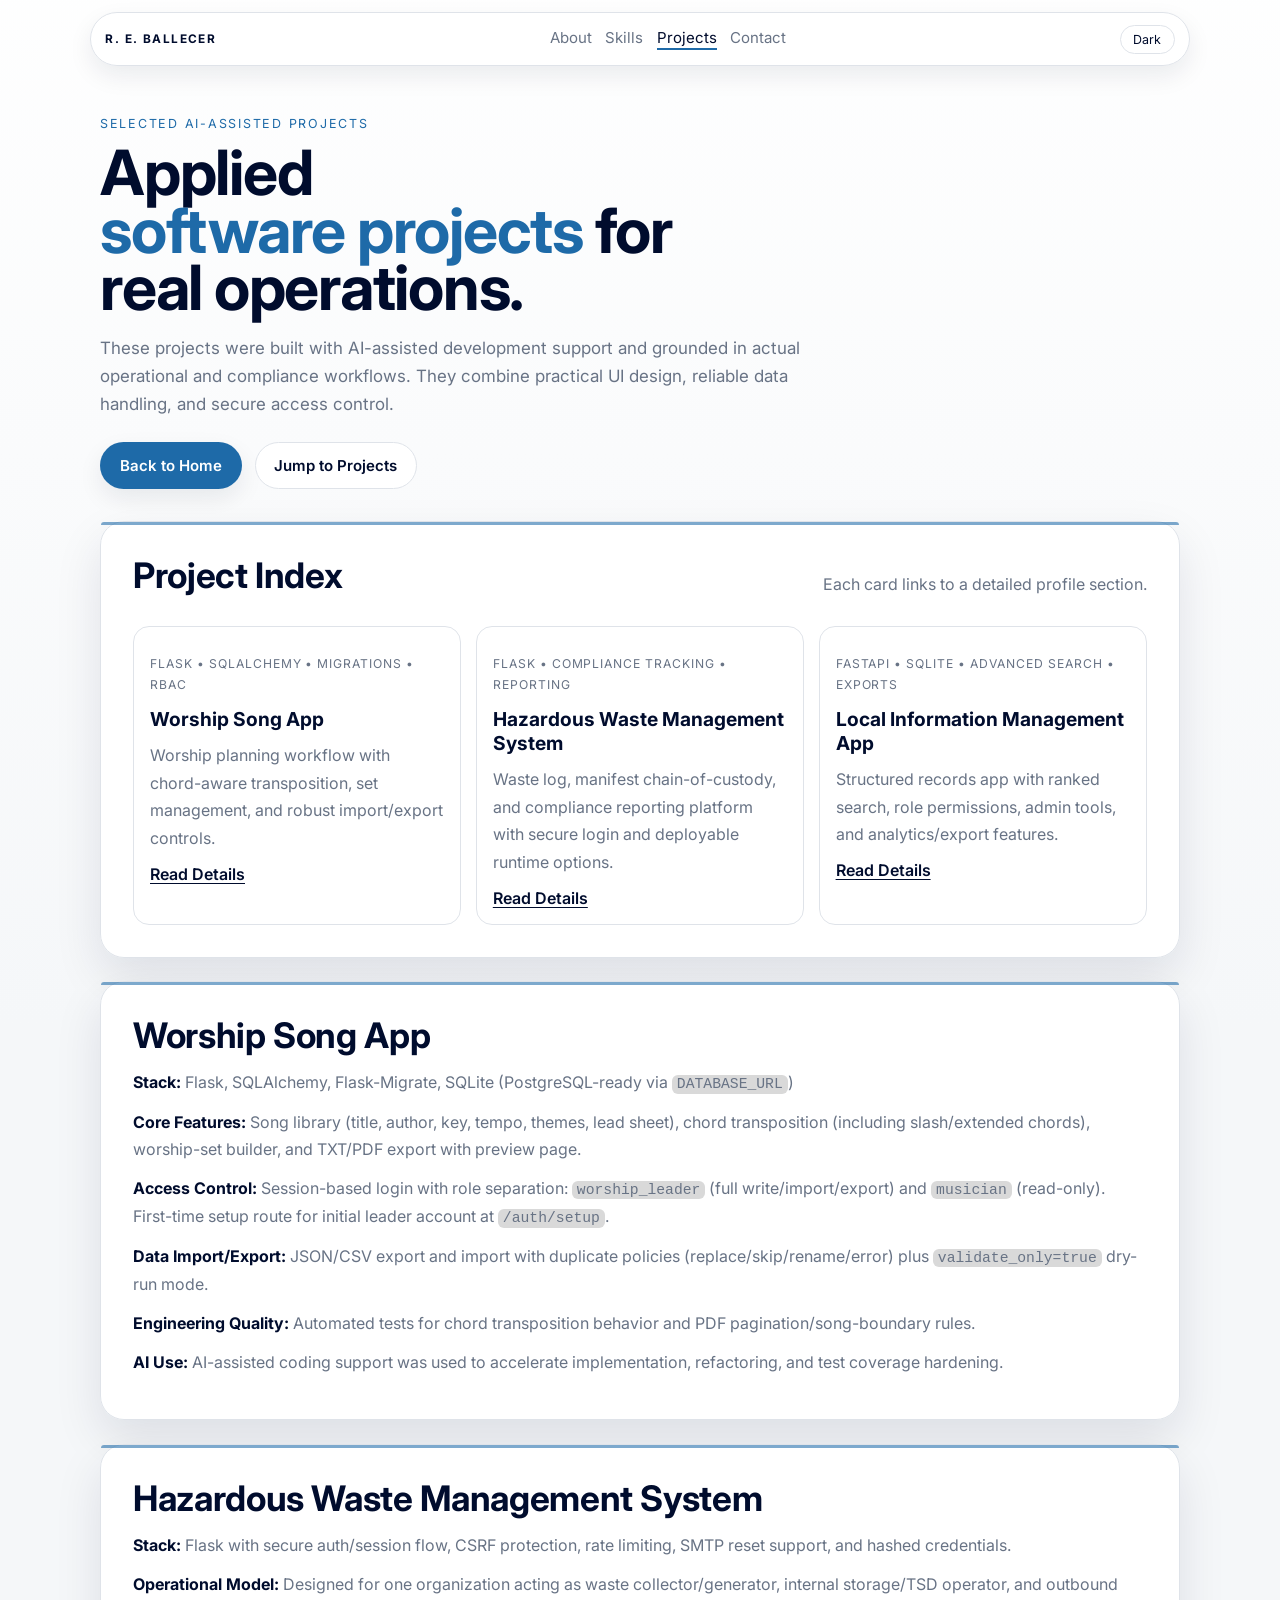
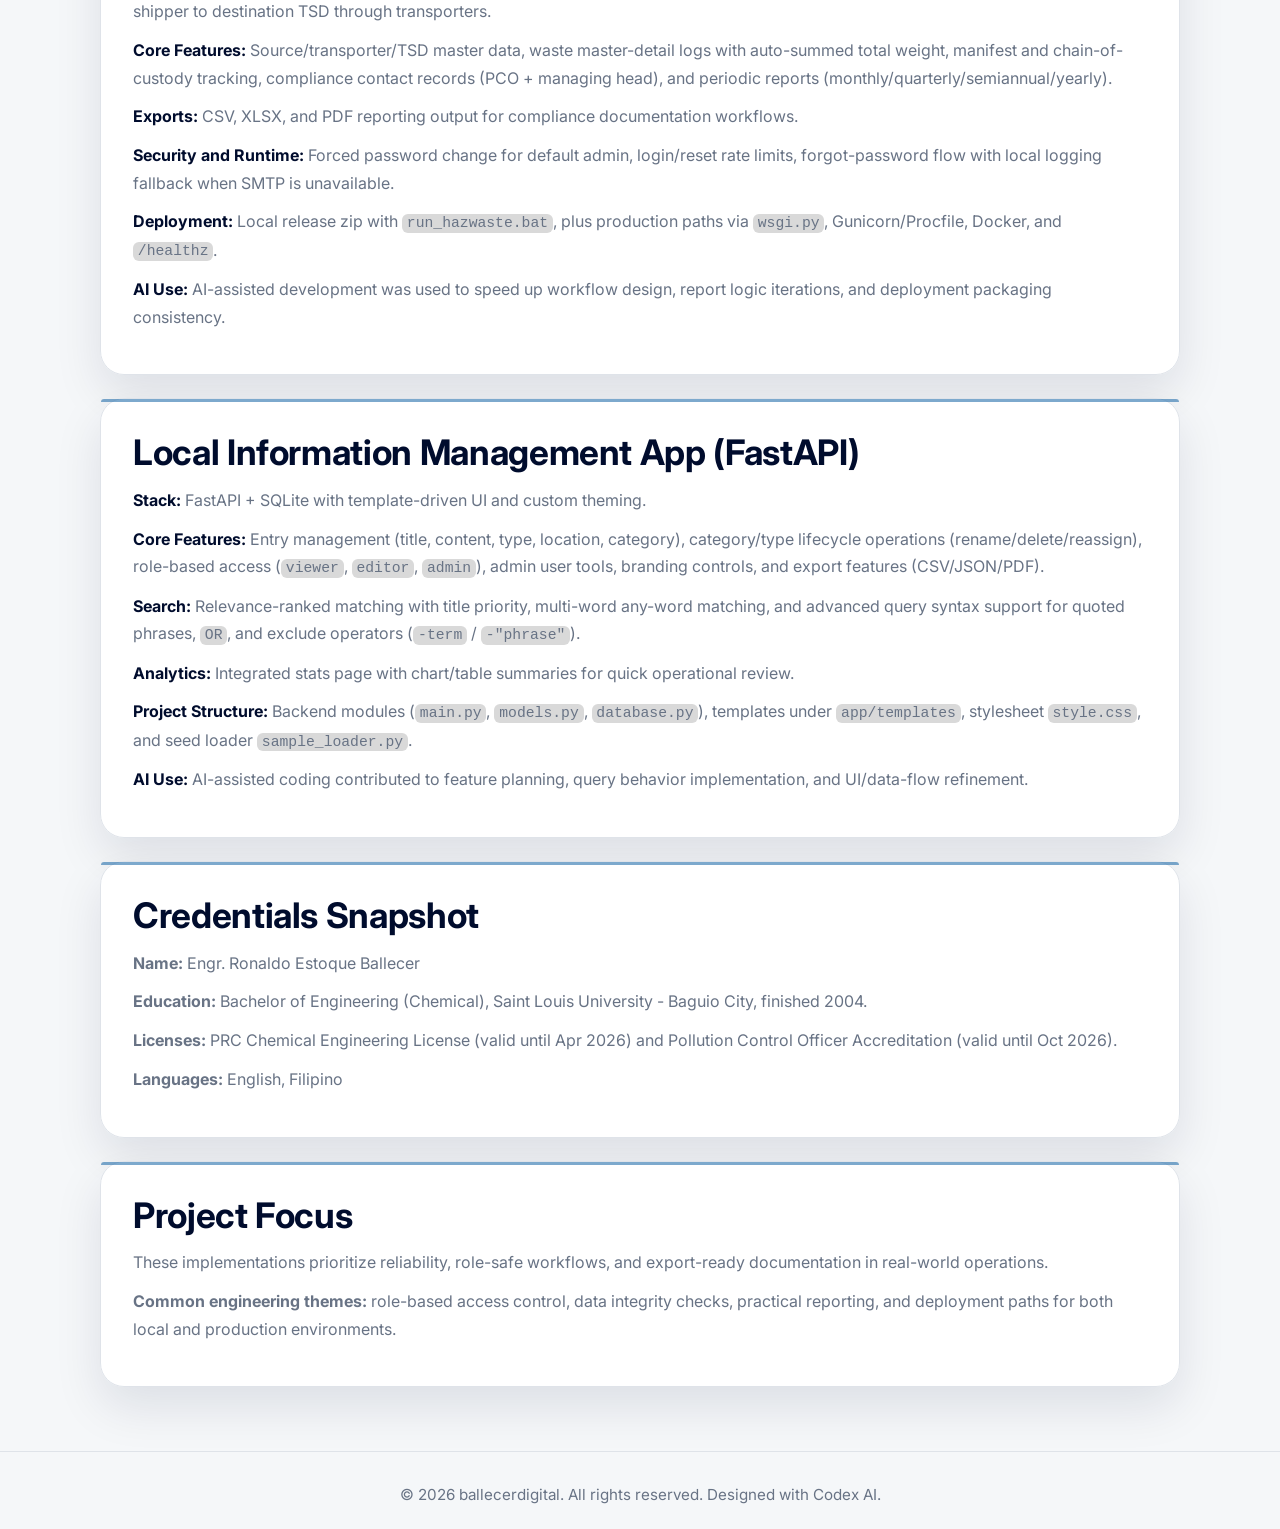
==== projects.html @ 281b7098 "Initial commit" ====
<!doctype html>
<html lang="en">
<head>
  <meta charset="utf-8">
  <meta name="viewport" content="width=device-width, initial-scale=1">
  <meta name="description" content="AI-assisted project portfolio featuring Flask and FastAPI systems for worship planning, hazardous waste management, and local information workflows.">
  <meta name="author" content="Engr. Ronaldo Estoque Ballecer">
  <meta name="theme-color" content="#1E6AA8">
  <meta property="og:type" content="website">
  <meta property="og:title" content="Engr. Ronaldo Estoque Ballecer | Work Profiles">
  <meta property="og:description" content="AI-assisted Flask and FastAPI projects for worship planning, hazardous waste operations, and local information management.">
  <meta property="og:image" content="assets/python_skill_map.svg">
  <meta name="twitter:card" content="summary_large_image">
  <meta name="twitter:title" content="Engr. Ronaldo Estoque Ballecer | Work Profiles">
  <meta name="twitter:description" content="AI-assisted Flask and FastAPI projects for worship planning, hazardous waste operations, and local information management.">
  <meta name="twitter:image" content="assets/python_skill_map.svg">
  <title>Engr. Ronaldo Estoque Ballecer | Work Profiles</title>
  <link rel="preconnect" href="https://fonts.googleapis.com">
  <link rel="preconnect" href="https://fonts.gstatic.com" crossorigin>
  <link href="https://fonts.googleapis.com/css2?family=Inter:wght@400;500;600;700;800;900&display=swap" rel="stylesheet">
  <link rel="icon" href="assets/favicon.svg" type="image/svg+xml">
  <link rel="manifest" href="site.webmanifest">
  <link rel="stylesheet" href="styles.css">
</head>
<body>
  <a class="skip-link" href="#top">Skip to content</a>
  <div id="scroll-progress" class="scroll-progress" aria-hidden="true"></div>
  <div class="page-bg" aria-hidden="true"></div>
  <header class="site-header">
    <a class="brand" href="index.html">R. E. BALLECER</a>
    <nav class="site-nav" aria-label="Main navigation">
      <a href="index.html#about">About</a>
      <a href="index.html#skills">Skills</a>
      <a href="projects.html">Projects</a>
      <a href="index.html#contact">Contact</a>
    </nav>
    <button id="theme-toggle" class="theme-toggle" type="button" aria-label="Toggle dark mode">Theme</button>
  </header>

  <main id="top">
    <section class="hero reveal">
      <p class="eyebrow">Selected AI-Assisted Projects</p>
      <h1>
        Applied
        <span>software projects</span>
        for real operations.
      </h1>
      <p class="intro">
        These projects were built with AI-assisted development support and grounded in actual operational
        and compliance workflows. They combine practical UI design, reliable data handling, and secure access control.
      </p>
      <div class="hero-actions">
        <a class="btn btn-primary" href="index.html">Back to Home</a>
        <a class="btn btn-ghost" href="#worship-song-app">Jump to Projects</a>
      </div>
    </section>

    <section class="panel reveal">
      <div class="panel-head">
        <h2>Project Index</h2>
        <p>Each card links to a detailed profile section.</p>
      </div>
      <div class="projects-grid">
        <article class="project-card">
          <p class="tag">Flask • SQLAlchemy • Migrations • RBAC</p>
          <h3>Worship Song App</h3>
          <p>Worship planning workflow with chord-aware transposition, set management, and robust import/export controls.</p>
          <div class="project-links">
            <a href="#worship-song-app">Read Details</a>
          </div>
        </article>
        <article class="project-card">
          <p class="tag">Flask • Compliance Tracking • Reporting</p>
          <h3>Hazardous Waste Management System</h3>
          <p>Waste log, manifest chain-of-custody, and compliance reporting platform with secure login and deployable runtime options.</p>
          <div class="project-links">
            <a href="#hazwaste-system">Read Details</a>
          </div>
        </article>
        <article class="project-card">
          <p class="tag">FastAPI • SQLite • Advanced Search • Exports</p>
          <h3>Local Information Management App</h3>
          <p>Structured records app with ranked search, role permissions, admin tools, and analytics/export features.</p>
          <div class="project-links">
            <a href="#fastapi-info-app">Read Details</a>
          </div>
        </article>
      </div>
    </section>

    <section id="worship-song-app" class="panel reveal project-detail">
      <h2>Worship Song App</h2>
      <p><strong>Stack:</strong> Flask, SQLAlchemy, Flask-Migrate, SQLite (PostgreSQL-ready via <code>DATABASE_URL</code>)</p>
      <p><strong>Core Features:</strong> Song library (title, author, key, tempo, themes, lead sheet), chord transposition (including slash/extended chords), worship-set builder, and TXT/PDF export with preview page.</p>
      <p><strong>Access Control:</strong> Session-based login with role separation: <code>worship_leader</code> (full write/import/export) and <code>musician</code> (read-only). First-time setup route for initial leader account at <code>/auth/setup</code>.</p>
      <p><strong>Data Import/Export:</strong> JSON/CSV export and import with duplicate policies (replace/skip/rename/error) plus <code>validate_only=true</code> dry-run mode.</p>
      <p><strong>Engineering Quality:</strong> Automated tests for chord transposition behavior and PDF pagination/song-boundary rules.</p>
      <p><strong>AI Use:</strong> AI-assisted coding support was used to accelerate implementation, refactoring, and test coverage hardening.</p>
    </section>

    <section id="hazwaste-system" class="panel reveal project-detail">
      <h2>Hazardous Waste Management System</h2>
      <p><strong>Stack:</strong> Flask with secure auth/session flow, CSRF protection, rate limiting, SMTP reset support, and hashed credentials.</p>
      <p><strong>Operational Model:</strong> Designed for one organization acting as waste collector/generator, internal storage/TSD operator, and outbound shipper to destination TSD through transporters.</p>
      <p><strong>Core Features:</strong> Source/transporter/TSD master data, waste master-detail logs with auto-summed total weight, manifest and chain-of-custody tracking, compliance contact records (PCO + managing head), and periodic reports (monthly/quarterly/semiannual/yearly).</p>
      <p><strong>Exports:</strong> CSV, XLSX, and PDF reporting output for compliance documentation workflows.</p>
      <p><strong>Security and Runtime:</strong> Forced password change for default admin, login/reset rate limits, forgot-password flow with local logging fallback when SMTP is unavailable.</p>
      <p><strong>Deployment:</strong> Local release zip with <code>run_hazwaste.bat</code>, plus production paths via <code>wsgi.py</code>, Gunicorn/Procfile, Docker, and <code>/healthz</code>.</p>
      <p><strong>AI Use:</strong> AI-assisted development was used to speed up workflow design, report logic iterations, and deployment packaging consistency.</p>
    </section>

    <section id="fastapi-info-app" class="panel reveal project-detail">
      <h2>Local Information Management App (FastAPI)</h2>
      <p><strong>Stack:</strong> FastAPI + SQLite with template-driven UI and custom theming.</p>
      <p><strong>Core Features:</strong> Entry management (title, content, type, location, category), category/type lifecycle operations (rename/delete/reassign), role-based access (<code>viewer</code>, <code>editor</code>, <code>admin</code>), admin user tools, branding controls, and export features (CSV/JSON/PDF).</p>
      <p><strong>Search:</strong> Relevance-ranked matching with title priority, multi-word any-word matching, and advanced query syntax support for quoted phrases, <code>OR</code>, and exclude operators (<code>-term</code> / <code>-"phrase"</code>).</p>
      <p><strong>Analytics:</strong> Integrated stats page with chart/table summaries for quick operational review.</p>
      <p><strong>Project Structure:</strong> Backend modules (<code>main.py</code>, <code>models.py</code>, <code>database.py</code>), templates under <code>app/templates</code>, stylesheet <code>style.css</code>, and seed loader <code>sample_loader.py</code>.</p>
      <p><strong>AI Use:</strong> AI-assisted coding contributed to feature planning, query behavior implementation, and UI/data-flow refinement.</p>
    </section>

    <section class="panel reveal">
      <h2>Credentials Snapshot</h2>
      <p><strong>Name:</strong> Engr. Ronaldo Estoque Ballecer</p>
      <p><strong>Education:</strong> Bachelor of Engineering (Chemical), Saint Louis University - Baguio City, finished 2004.</p>
      <p><strong>Licenses:</strong> PRC Chemical Engineering License (valid until Apr 2026) and Pollution Control Officer Accreditation (valid until Oct 2026).</p>
      <p><strong>Languages:</strong> English, Filipino</p>
    </section>

    <section id="project-template" class="panel reveal">
      <h2>Project Focus</h2>
      <p>These implementations prioritize reliability, role-safe workflows, and export-ready documentation in real-world operations.</p>
      <p><strong>Common engineering themes:</strong> role-based access control, data integrity checks, practical reporting, and deployment paths for both local and production environments.</p>
    </section>
  </main>

  <footer class="site-footer">
    <p>© <span id="year"></span> ballecerdigital. All rights reserved. Designed with Codex AI.</p>
  </footer>
  <button id="back-to-top" class="back-to-top" type="button" aria-label="Back to top">Top</button>

  <script src="script.js"></script>
</body>
</html>
---- styles.css ----
:root {
  --bg: #f5f7f9;
  --bg-alt: #ffffff;
  --text: #000c2d;
  --muted: #687385;
  --panel: #ffffff;
  --line: #dfe3e9;
  --accent: #1e6aa8;
  --accent-2: #2c5f8f;
  --accent-3: #4f779d;
  --shadow-lg: 0 20px 48px rgba(2, 22, 55, 0.1);
  --shadow-md: 0 10px 24px rgba(2, 22, 55, 0.08);
  --radius-xl: 24px;
  --radius-lg: 16px;
  --anchor-offset: 3rem;
}

[data-theme="dark"] {
  --bg: #16191e;
  --bg-alt: #1b1f24;
  --text: #d6dbe3;
  --muted: #9ea4af;
  --panel: #1f2329;
  --line: #2a2f36;
  --accent: #7db4ff;
  --accent-2: #a7cdff;
  --accent-3: #8ebeff;
  --shadow-lg: 0 18px 48px rgba(0, 0, 0, 0.34);
  --shadow-md: 0 12px 26px rgba(0, 0, 0, 0.28);
}

*,
*::before,
*::after {
  box-sizing: border-box;
}

html {
  scroll-behavior: smooth;
  scroll-padding-top: var(--anchor-offset);
}

body {
  margin: 0;
  min-height: 100vh;
  font-family: "Inter", -apple-system, BlinkMacSystemFont, "Segoe UI", Helvetica, Arial, sans-serif;
  color: var(--text);
  background: var(--bg);
  overflow-x: hidden;
}

.skip-link {
  position: fixed;
  left: 0.8rem;
  top: -3rem;
  z-index: 80;
  padding: 0.55rem 0.8rem;
  border-radius: 10px;
  background: var(--text);
  color: var(--bg);
  text-decoration: none;
  font-weight: 700;
  transition: top 180ms ease;
}

.skip-link:focus {
  top: 0.8rem;
}

.scroll-progress {
  position: fixed;
  top: 0;
  left: 0;
  height: 4px;
  width: var(--scroll-progress, 0%);
  z-index: 70;
  background: var(--accent);
  transition: width 100ms linear;
}

body::before {
  content: "";
  position: fixed;
  inset: 0;
  pointer-events: none;
  z-index: -2;
  background:
    linear-gradient(color-mix(in srgb, var(--text) 5%, transparent) 1px, transparent 1px) 0 0 / 34px 34px,
    linear-gradient(90deg, color-mix(in srgb, var(--text) 5%, transparent) 1px, transparent 1px) 0 0 / 34px 34px;
  opacity: 0.28;
}

.page-bg {
  position: fixed;
  inset: -14% -8%;
  pointer-events: none;
  z-index: -1;
  background: linear-gradient(180deg, var(--bg-alt) 0%, var(--bg) 100%);
  transform: translate3d(var(--bg-shift-x, 0px), var(--bg-shift-y, 0px), 0);
  transition: transform 220ms ease-out;
}

.site-header {
  position: sticky;
  top: 0.75rem;
  z-index: 30;
  width: min(1100px, calc(100% - 1.4rem));
  margin: 0.75rem auto 0;
  padding: 0.72rem 0.9rem;
  display: flex;
  justify-content: space-between;
  align-items: center;
  gap: 1rem;
  border: 1px solid var(--line);
  border-radius: 999px;
  background: color-mix(in srgb, var(--panel) 86%, transparent);
  backdrop-filter: blur(14px);
  box-shadow: var(--shadow-md);
}

.brand {
  text-decoration: none;
  color: var(--text);
  font-weight: 700;
  letter-spacing: 0.12em;
  font-size: 0.74rem;
  white-space: nowrap;
}

.site-nav {
  display: flex;
  flex-wrap: wrap;
  gap: 0.85rem;
}

.site-nav a {
  text-decoration: none;
  color: var(--muted);
  font-size: 0.94rem;
  position: relative;
  padding-bottom: 0.2rem;
}

.site-nav a::after {
  content: "";
  position: absolute;
  left: 0;
  bottom: 0;
  width: 100%;
  height: 2px;
  transform: scaleX(0);
  transform-origin: center;
  background: var(--accent);
  transition: transform 220ms ease;
}

.site-nav a:hover {
  color: var(--text);
}

.site-nav a:hover::after {
  transform: scaleX(1);
}

.site-nav a.active {
  color: var(--text);
}

.site-nav a.active::after {
  transform: scaleX(1);
}

.theme-toggle {
  border: 1px solid var(--line);
  background: color-mix(in srgb, var(--panel) 90%, transparent);
  color: var(--text);
  border-radius: 999px;
  padding: 0.38rem 0.78rem;
  font: inherit;
  font-size: 0.78rem;
  cursor: pointer;
  transition: transform 200ms ease, border-color 200ms ease;
}

.theme-toggle:hover {
  border-color: var(--text);
  transform: translateY(-1px);
}

a:focus-visible,
button:focus-visible,
input:focus-visible,
textarea:focus-visible {
  outline: 2px solid color-mix(in srgb, var(--accent) 70%, var(--text));
  outline-offset: 2px;
}

main {
  width: min(1080px, calc(100% - 1.6rem));
  margin: 0 auto;
  padding: clamp(1.1rem, 3vw, 2.2rem) 0 4rem;
}

main section[id] {
  scroll-margin-top: var(--anchor-offset);
}

.thanks-main {
  min-height: calc(100vh - 13rem);
  display: grid;
  align-items: center;
}

.thanks-card h1 {
  max-width: 16ch;
}

.hero {
  padding: clamp(0.35rem, 1.6vw, 0.9rem) 0 0.6rem;
}

.eyebrow {
  margin: 0 0 0.85rem;
  font-size: 0.78rem;
  letter-spacing: 0.14em;
  text-transform: uppercase;
  color: var(--accent);
}

.header-verse {
  margin: -0.2rem 0 1rem;
  font-family: inherit;
  font-size: clamp(1rem, 2.2vw, 1.18rem);
  font-weight: 500;
  color: var(--text);
}

h1 {
  margin: 0;
  max-width: 14ch;
  font-size: clamp(1.55rem, 5.4vw, 3.9rem);
  line-height: 0.92;
  letter-spacing: -0.02em;
  font-weight: 700;
}

h1 span {
  display: inline-block;
  font-family: inherit;
  font-style: normal;
  font-weight: 700;
  color: var(--accent);
}

.intro {
  margin-top: 1.15rem;
  max-width: 66ch;
  color: var(--muted);
  font-size: clamp(0.96rem, 2.2vw, 1.06rem);
  line-height: 1.65;
}

.hero-actions {
  display: flex;
  flex-wrap: wrap;
  gap: 0.8rem;
  margin-top: 1.45rem;
}

.btn {
  display: inline-flex;
  align-items: center;
  justify-content: center;
  padding: 0.8rem 1.18rem;
  border-radius: 999px;
  border: 1px solid transparent;
  text-decoration: none;
  font-weight: 600;
  font-size: 0.94rem;
  position: relative;
  overflow: hidden;
}

.btn::before {
  content: "";
  position: absolute;
  inset: 0;
  transform: translateX(-110%);
  background: linear-gradient(110deg, transparent 20%, rgba(255, 255, 255, 0.36) 50%, transparent 80%);
  transition: transform 480ms ease;
}

.btn:hover::before {
  transform: translateX(120%);
}

.btn-primary {
  background: var(--accent);
  color: #ffffff;
  box-shadow: var(--shadow-md);
}

.btn-primary:hover {
  filter: brightness(0.92);
}

.btn-ghost {
  border-color: var(--line);
  color: var(--text);
  background: color-mix(in srgb, var(--panel) 88%, transparent);
}

.btn-ghost:hover {
  border-color: var(--text);
}

.quick-metrics {
  margin: 2rem 0 0;
  padding: 0;
  list-style: none;
  display: grid;
  grid-template-columns: repeat(3, minmax(0, 1fr));
  gap: 0.75rem;
}

.quick-metrics li {
  border: 1px solid var(--line);
  background: color-mix(in srgb, var(--panel) 88%, white 12%);
  border-radius: 14px;
  padding: 0.9rem;
  display: grid;
  gap: 0.1rem;
  position: relative;
  overflow: hidden;
}

.quick-metrics li::before {
  content: "";
  position: absolute;
  top: -28px;
  right: -28px;
  width: 70px;
  height: 70px;
  border-radius: 50%;
  background: color-mix(in srgb, var(--accent) 30%, transparent);
}

.quick-metrics strong {
  font-size: 1.5rem;
  z-index: 1;
}

.quick-metrics span {
  color: var(--muted);
  font-size: 0.92rem;
  z-index: 1;
}

.panel {
  margin-top: 1.45rem;
  border: 1px solid var(--line);
  border-radius: var(--radius-xl);
  padding: clamp(1.2rem, 2.6vw, 2rem);
  background: color-mix(in srgb, var(--panel) 96%, transparent);
  box-shadow: var(--shadow-lg);
  position: relative;
  isolation: isolate;
}

.panel::before {
  content: "";
  position: absolute;
  left: 0;
  top: 0;
  width: 100%;
  height: 3px;
  border-radius: var(--radius-xl) var(--radius-xl) 0 0;
  background: color-mix(in srgb, var(--accent) 72%, transparent);
  opacity: 0.8;
}

.panel h2 {
  margin: 0 0 0.85rem;
  font-size: clamp(1.35rem, 3.5vw, 2.2rem);
  letter-spacing: -0.01em;
}

.panel p {
  margin: 0.7rem 0;
  color: var(--muted);
  line-height: 1.72;
}

.panel-head {
  display: flex;
  justify-content: space-between;
  align-items: end;
  gap: 1rem;
  flex-wrap: wrap;
}

.chip-grid {
  display: flex;
  flex-wrap: wrap;
  gap: 0.55rem;
}

.chip-grid span {
  border: 1px solid var(--line);
  border-radius: 999px;
  padding: 0.48rem 0.78rem;
  background: color-mix(in srgb, var(--panel) 90%, white 10%);
  font-size: 0.92rem;
}

.projects-grid {
  margin-top: 1rem;
  display: grid;
  grid-template-columns: repeat(auto-fit, minmax(240px, 1fr));
  gap: 0.9rem;
}

.project-card {
  border-radius: var(--radius-lg);
  padding: 1rem;
  background: color-mix(in srgb, var(--panel) 92%, white 8%);
  border: 1px solid var(--line);
  transition: transform 220ms ease, box-shadow 220ms ease, border-color 220ms ease;
  position: relative;
}

.project-card::before {
  content: "";
  position: absolute;
  inset: 0;
  pointer-events: none;
  border-radius: inherit;
  padding: 1px;
  background: color-mix(in srgb, var(--accent) 34%, transparent);
  -webkit-mask: linear-gradient(#000 0 0) content-box, linear-gradient(#000 0 0);
  -webkit-mask-composite: xor;
  mask-composite: exclude;
  opacity: 0;
  transition: opacity 220ms ease;
}

.project-card:hover {
  transform: translateY(-5px);
  box-shadow: var(--shadow-md);
  border-color: color-mix(in srgb, var(--accent) 40%, var(--line));
}

.project-card:hover::before {
  opacity: 1;
}

.tag {
  font-size: 0.76rem;
  letter-spacing: 0.08em;
  text-transform: uppercase;
  color: var(--accent);
  margin-bottom: 0.38rem;
}

.project-card h3 {
  margin: 0.35rem 0;
  font-size: 1.2rem;
}

.project-links {
  display: flex;
  gap: 0.75rem;
  margin-top: 0.7rem;
  flex-wrap: wrap;
}

.project-links a,
.text-link {
  color: var(--text);
  font-weight: 600;
  text-underline-offset: 0.18em;
}

.project-links a:hover,
.text-link:hover {
  color: var(--accent);
}

.project-detail p strong {
  color: var(--text);
}

.python-map-wrap {
  margin: 0.9rem 0 0;
  border: 1px solid var(--line);
  border-radius: 14px;
  padding: 0.65rem;
  background: color-mix(in srgb, var(--panel) 90%, white 10%);
  box-shadow: var(--shadow-md);
}

.python-map-wrap img {
  width: 100%;
  height: auto;
  display: block;
  border-radius: 10px;
}

code {
  font-family: ui-monospace, "Cascadia Mono", "Consolas", monospace;
  font-size: 0.92em;
  padding: 0.08rem 0.3rem;
  border-radius: 6px;
  background: color-mix(in srgb, var(--panel) 85%, black 15%);
}

.timeline {
  display: grid;
  gap: 0.8rem;
  position: relative;
  padding-left: 0.35rem;
}

.timeline::before {
  content: "";
  position: absolute;
  left: 0;
  top: 0.4rem;
  bottom: 0.4rem;
  width: 2px;
  background: var(--accent);
  opacity: 0.62;
}

.timeline-item {
  border: 1px solid var(--line);
  border-radius: 14px;
  padding: 0.9rem 0.9rem 0.9rem 1.05rem;
  background: color-mix(in srgb, var(--panel) 90%, white 10%);
  position: relative;
}

.timeline-item::before {
  content: "";
  position: absolute;
  left: -0.78rem;
  top: 1.1rem;
  width: 10px;
  height: 10px;
  border-radius: 50%;
  border: 2px solid var(--bg);
  background: var(--accent-2);
}

.timeline-item h3 {
  margin: 0;
  font-size: 1.01rem;
  line-height: 1.4;
}

.code-template {
  margin: 0;
  overflow-x: auto;
  border: 1px solid var(--line);
  border-radius: 12px;
  padding: 1rem;
  background: color-mix(in srgb, var(--panel) 90%, black 10%);
  color: var(--text);
}

.contact-form {
  display: grid;
  gap: 0.6rem;
  margin-top: 0.8rem;
}

.contact-form label {
  font-size: 0.9rem;
  color: var(--muted);
}

.contact-form input,
.contact-form textarea {
  width: 100%;
  border: 1px solid var(--line);
  border-radius: 12px;
  padding: 0.76rem 0.85rem;
  font: inherit;
  color: var(--text);
  background: color-mix(in srgb, var(--panel) 92%, white 8%);
  transition: border-color 180ms ease, box-shadow 180ms ease;
}

.contact-form textarea {
  resize: vertical;
}

.contact-form input:focus,
.contact-form textarea:focus {
  outline: none;
  border-color: color-mix(in srgb, var(--accent) 55%, var(--line));
  box-shadow: 0 0 0 3px color-mix(in srgb, var(--accent) 20%, transparent);
}

.contact-form button {
  margin-top: 0.3rem;
  justify-self: start;
}

.hp-field {
  position: absolute;
  left: -10000px;
  opacity: 0;
  pointer-events: none;
}

.contact-list {
  margin: 1rem 0 0;
  padding: 0;
  list-style: none;
  display: grid;
  gap: 0.7rem;
}

.contact-list li {
  display: flex;
  justify-content: space-between;
  align-items: center;
  gap: 1rem;
  border: 1px solid var(--line);
  border-radius: 12px;
  padding: 0.82rem;
  background: color-mix(in srgb, var(--panel) 88%, white 12%);
}

.contact-list span {
  color: var(--muted);
}

.contact-list a {
  color: var(--text);
  text-decoration: none;
  font-weight: 600;
}

.site-footer {
  border-top: 1px solid var(--line);
  text-align: center;
  padding: 1.1rem;
  color: var(--muted);
  font-size: 0.95rem;
}

.back-to-top {
  position: fixed;
  right: 1rem;
  bottom: 1rem;
  z-index: 65;
  border: 1px solid var(--line);
  border-radius: 999px;
  background: color-mix(in srgb, var(--panel) 88%, transparent);
  color: var(--text);
  padding: 0.55rem 0.85rem;
  font: inherit;
  font-size: 0.82rem;
  font-weight: 700;
  cursor: pointer;
  transform: translateY(12px);
  opacity: 0;
  pointer-events: none;
  transition: opacity 220ms ease, transform 220ms ease, border-color 220ms ease;
}

.back-to-top.show {
  opacity: 1;
  pointer-events: auto;
  transform: translateY(0);
}

.back-to-top:hover {
  border-color: var(--text);
}

.reveal {
  opacity: 0;
  transform: translateY(16px);
  transition: opacity 700ms ease, transform 700ms ease;
}

.reveal.show {
  opacity: 1;
  transform: translateY(0);
}

@media (max-width: 900px) {
  .site-header {
    top: 0.45rem;
    width: calc(100% - 1rem);
  }
}

@media (max-width: 760px) {
  .site-header {
    border-radius: 18px;
    align-items: start;
    flex-direction: column;
  }

  .site-nav {
    width: 100%;
    gap: 0.7rem;
  }

  .quick-metrics {
    grid-template-columns: 1fr;
  }

  .contact-list li {
    align-items: start;
    flex-direction: column;
  }

  main {
    width: calc(100% - 1rem);
  }
}

@media (prefers-reduced-motion: reduce) {
  html {
    scroll-behavior: auto;
  }

  * {
    animation: none !important;
    transition: none !important;
  }

  .reveal {
    opacity: 1;
    transform: none;
  }
}
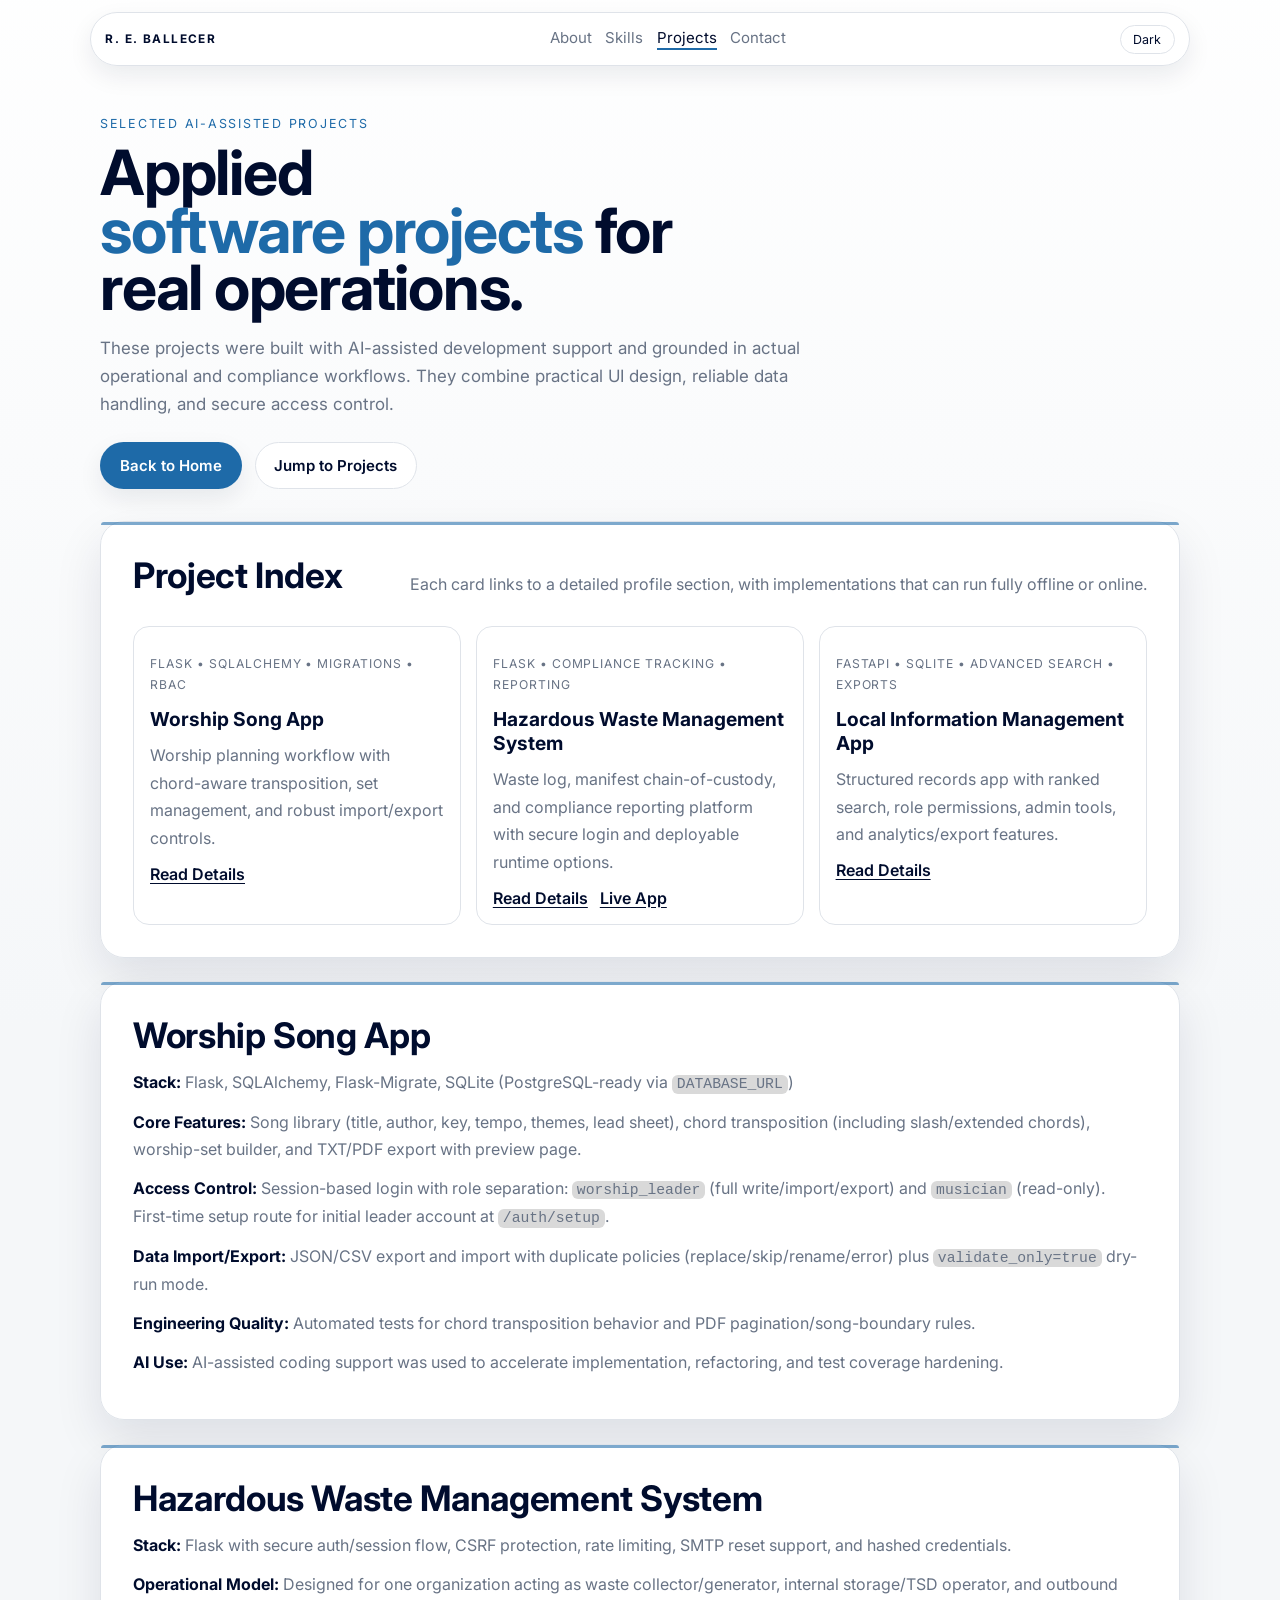
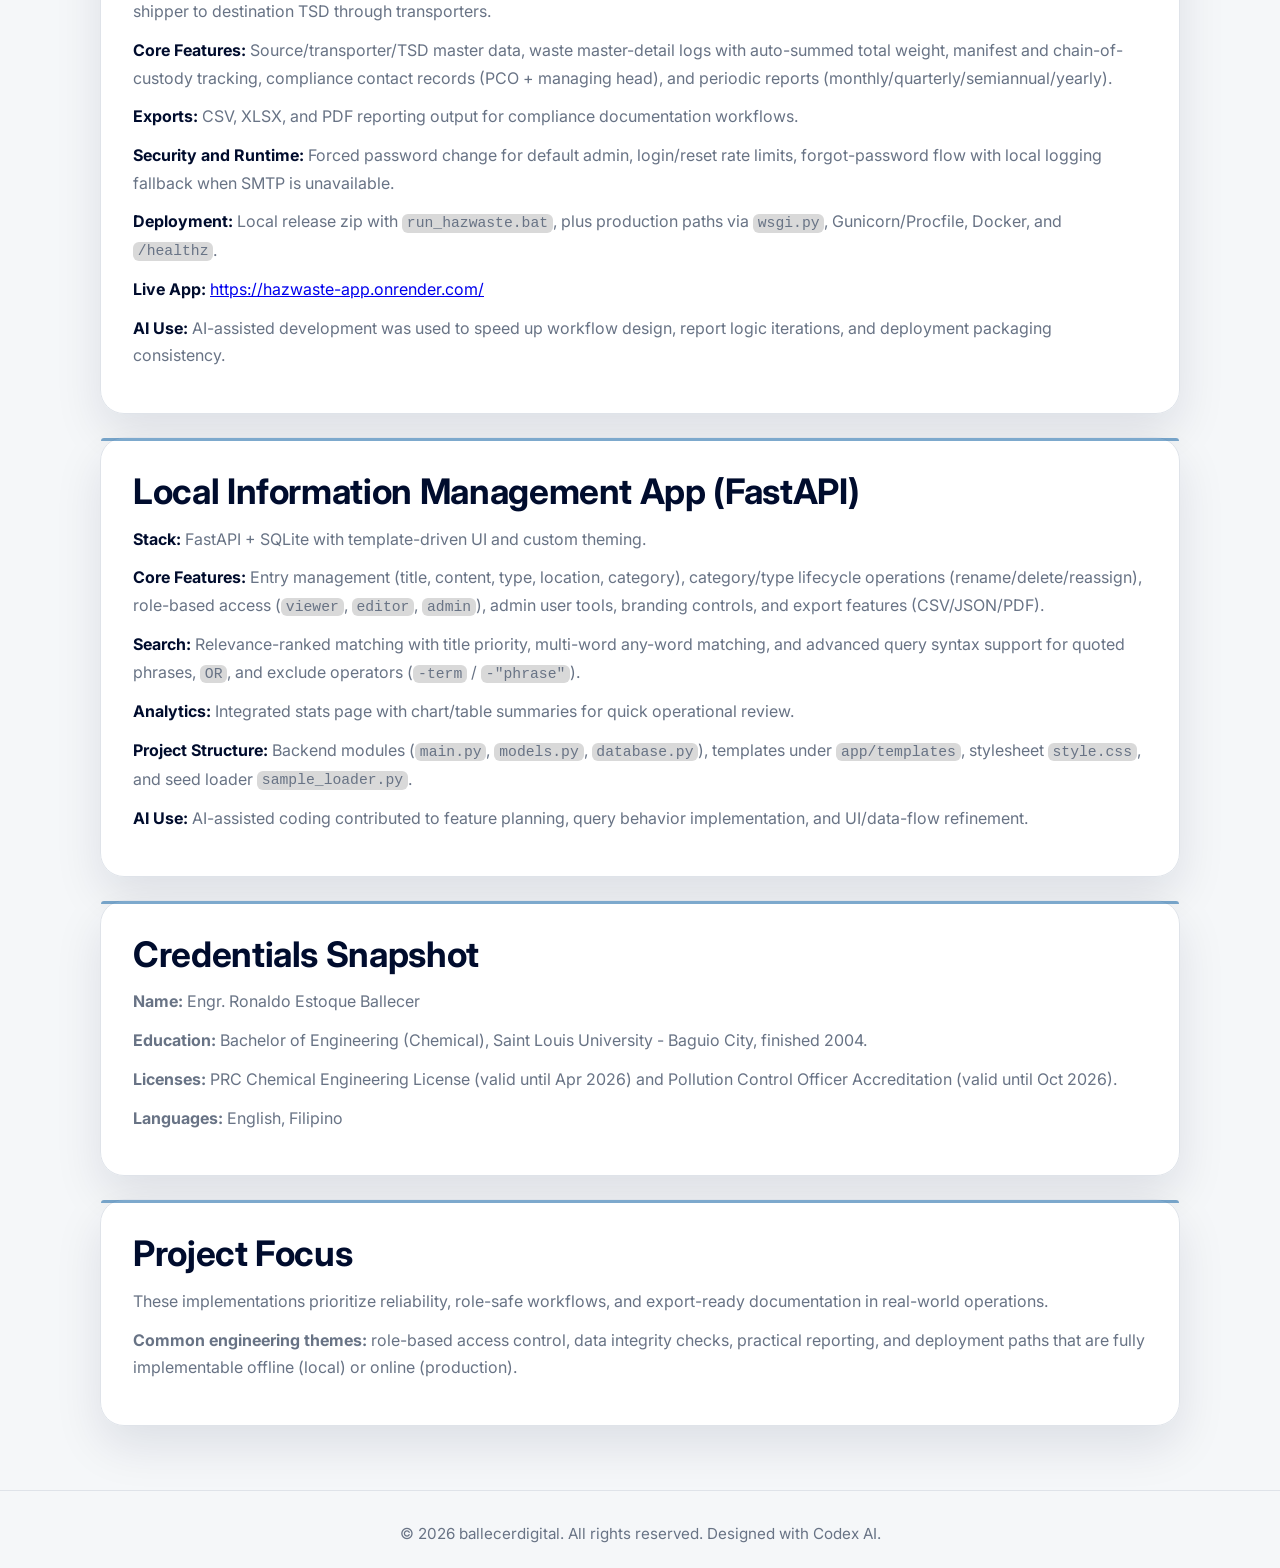
==== commit 5b095789: "changes and mobile nav wrap" ====
--- a/projects.html
+++ b/projects.html
@@ -58,7 +58,7 @@
     <section class="panel reveal">
       <div class="panel-head">
         <h2>Project Index</h2>
-        <p>Each card links to a detailed profile section.</p>
+        <p>Each card links to a detailed profile section, with implementations that can run fully offline or online.</p>
       </div>
       <div class="projects-grid">
         <article class="project-card">
@@ -75,6 +75,7 @@
           <p>Waste log, manifest chain-of-custody, and compliance reporting platform with secure login and deployable runtime options.</p>
           <div class="project-links">
             <a href="#hazwaste-system">Read Details</a>
+            <a href="https://hazwaste-app.onrender.com/">Live App</a>
           </div>
         </article>
         <article class="project-card">
@@ -106,6 +107,7 @@
       <p><strong>Exports:</strong> CSV, XLSX, and PDF reporting output for compliance documentation workflows.</p>
       <p><strong>Security and Runtime:</strong> Forced password change for default admin, login/reset rate limits, forgot-password flow with local logging fallback when SMTP is unavailable.</p>
       <p><strong>Deployment:</strong> Local release zip with <code>run_hazwaste.bat</code>, plus production paths via <code>wsgi.py</code>, Gunicorn/Procfile, Docker, and <code>/healthz</code>.</p>
+      <p><strong>Live App:</strong> <a href="https://hazwaste-app.onrender.com/">https://hazwaste-app.onrender.com/</a></p>
       <p><strong>AI Use:</strong> AI-assisted development was used to speed up workflow design, report logic iterations, and deployment packaging consistency.</p>
     </section>
 
@@ -130,7 +132,7 @@
     <section id="project-template" class="panel reveal">
       <h2>Project Focus</h2>
       <p>These implementations prioritize reliability, role-safe workflows, and export-ready documentation in real-world operations.</p>
-      <p><strong>Common engineering themes:</strong> role-based access control, data integrity checks, practical reporting, and deployment paths for both local and production environments.</p>
+      <p><strong>Common engineering themes:</strong> role-based access control, data integrity checks, practical reporting, and deployment paths that are fully implementable offline (local) or online (production).</p>
     </section>
   </main>
 
--- a/styles.css
+++ b/styles.css
@@ -607,6 +607,29 @@
   justify-self: start;
 }
 
+.contact-form button:disabled {
+  opacity: 0.75;
+  cursor: not-allowed;
+}
+
+.contact-form-status {
+  min-height: 1.2rem;
+  margin: 0.15rem 0 0;
+  font-size: 0.92rem;
+}
+
+.contact-form-status.is-loading {
+  color: var(--muted);
+}
+
+.contact-form-status.is-success {
+  color: #0e7a43;
+}
+
+.contact-form-status.is-error {
+  color: #b02424;
+}
+
 .hp-field {
   position: absolute;
   left: -10000px;
@@ -708,7 +731,14 @@
 
   .site-nav {
     width: 100%;
-    gap: 0.7rem;
+    gap: 0.45rem;
+    flex-wrap: nowrap;
+    justify-content: space-between;
+  }
+
+  .site-nav a {
+    font-size: clamp(0.79rem, 3vw, 0.88rem);
+    white-space: nowrap;
   }
 
   .quick-metrics {
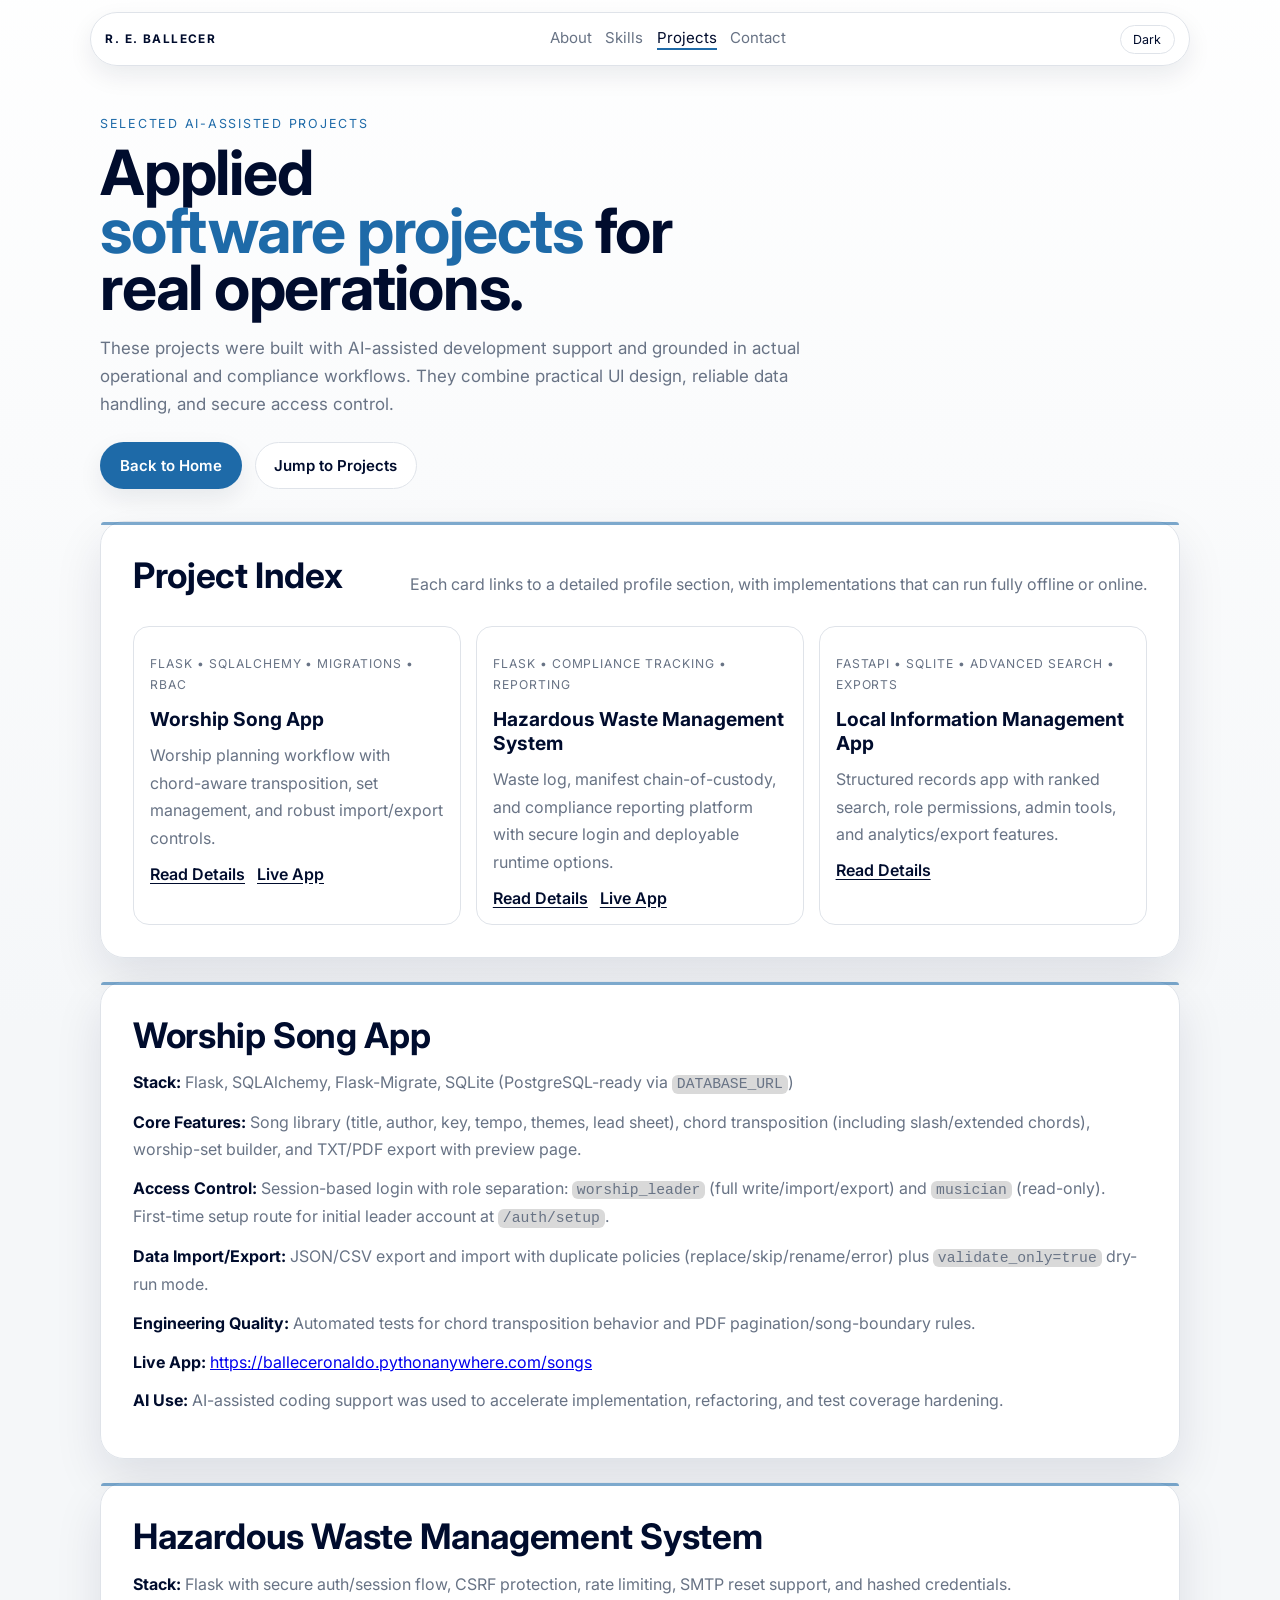
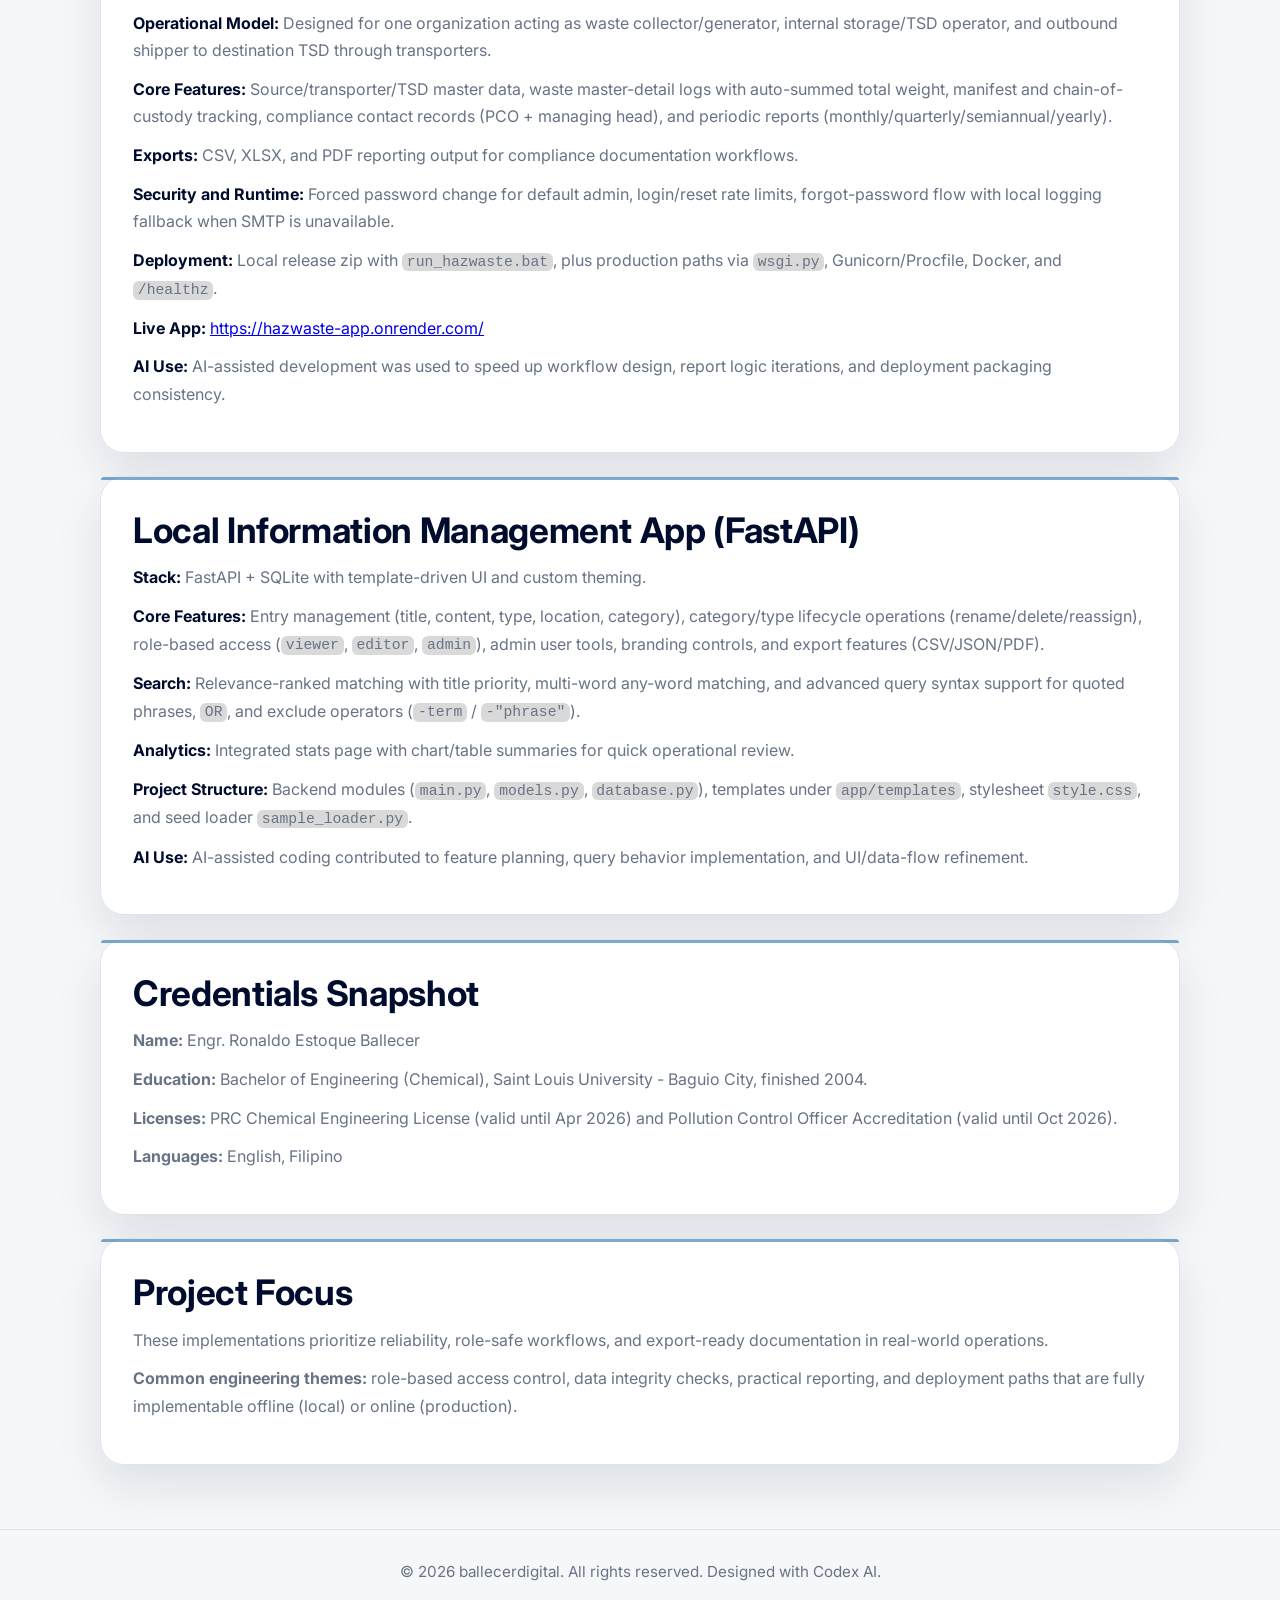
==== commit 8b184d30: "live website for worship app" ====
--- a/projects.html
+++ b/projects.html
@@ -67,6 +67,7 @@
           <p>Worship planning workflow with chord-aware transposition, set management, and robust import/export controls.</p>
           <div class="project-links">
             <a href="#worship-song-app">Read Details</a>
+            <a href="https://balleceronaldo.pythonanywhere.com/songs">Live App</a>
           </div>
         </article>
         <article class="project-card">
@@ -96,6 +97,7 @@
       <p><strong>Access Control:</strong> Session-based login with role separation: <code>worship_leader</code> (full write/import/export) and <code>musician</code> (read-only). First-time setup route for initial leader account at <code>/auth/setup</code>.</p>
       <p><strong>Data Import/Export:</strong> JSON/CSV export and import with duplicate policies (replace/skip/rename/error) plus <code>validate_only=true</code> dry-run mode.</p>
       <p><strong>Engineering Quality:</strong> Automated tests for chord transposition behavior and PDF pagination/song-boundary rules.</p>
+      <p><strong>Live App:</strong> <a href="https://balleceronaldo.pythonanywhere.com/songs">https://balleceronaldo.pythonanywhere.com/songs</a></p>
       <p><strong>AI Use:</strong> AI-assisted coding support was used to accelerate implementation, refactoring, and test coverage hardening.</p>
     </section>
 
